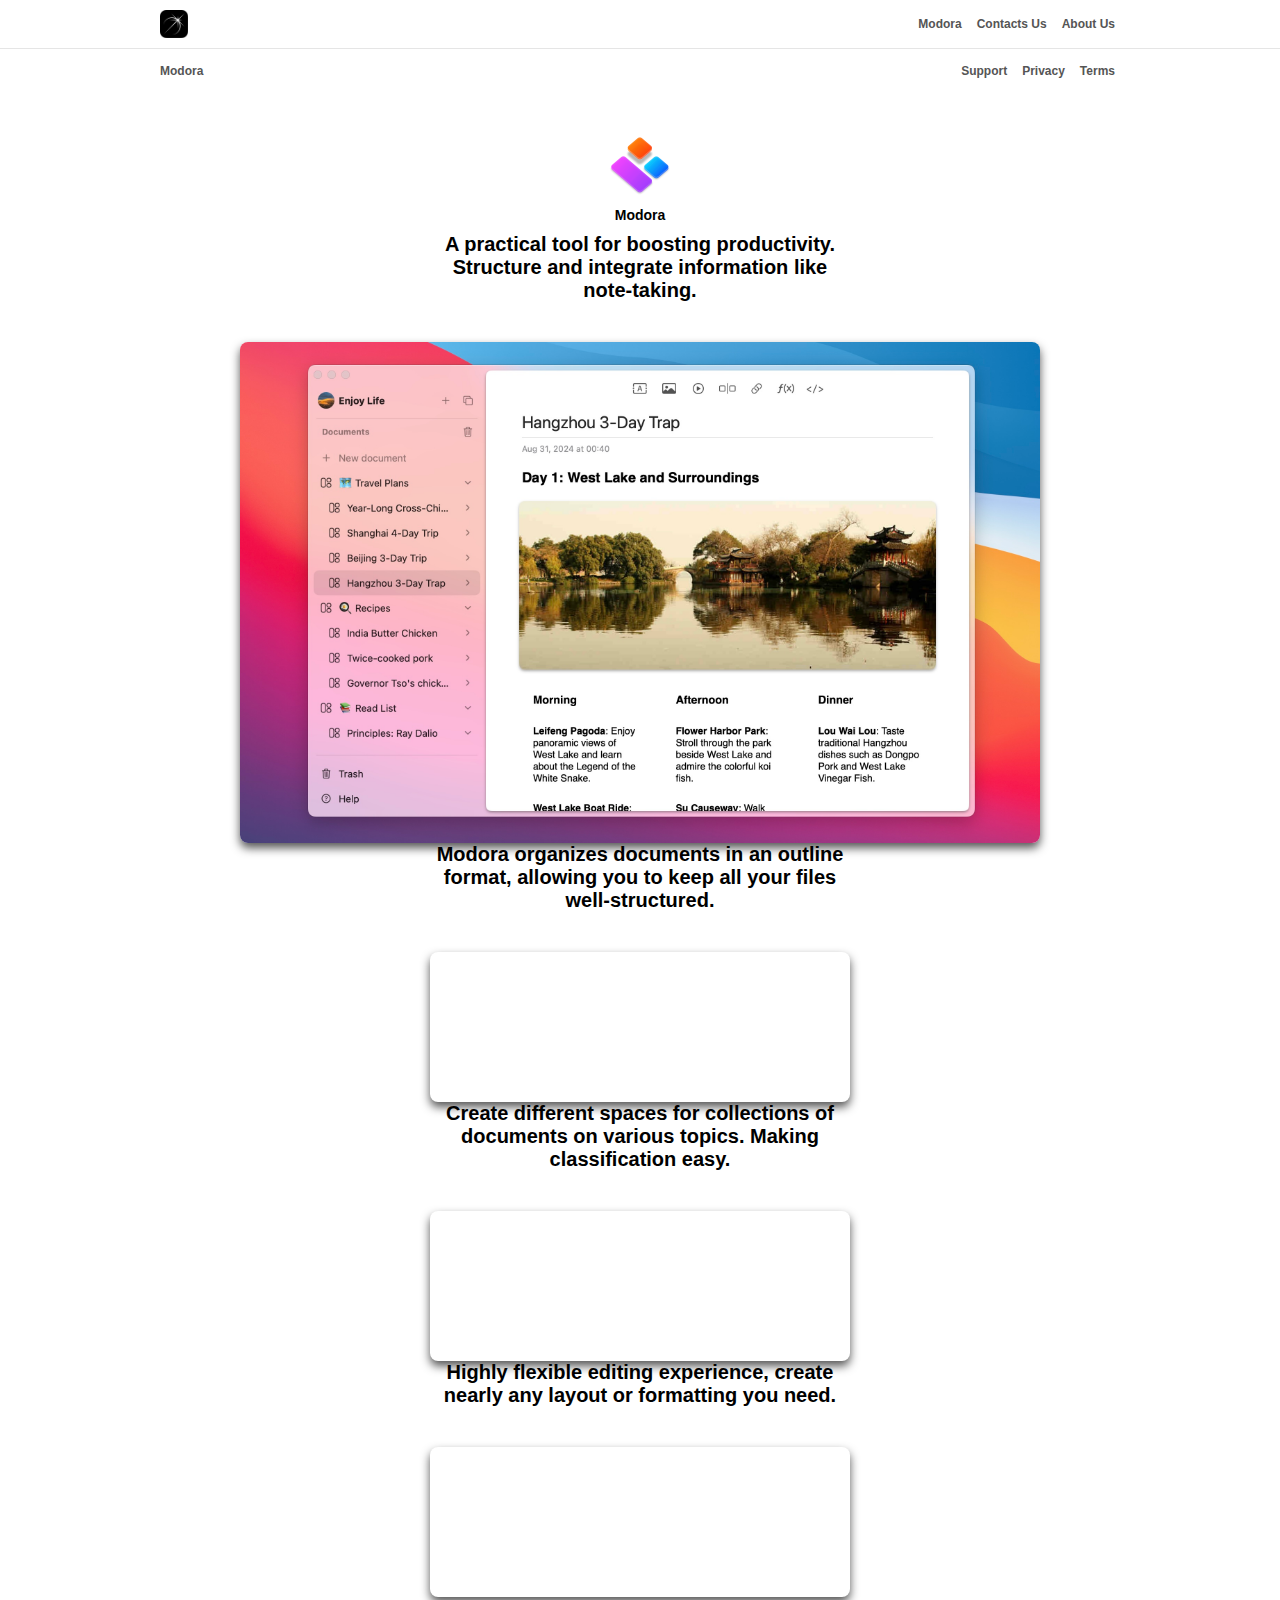
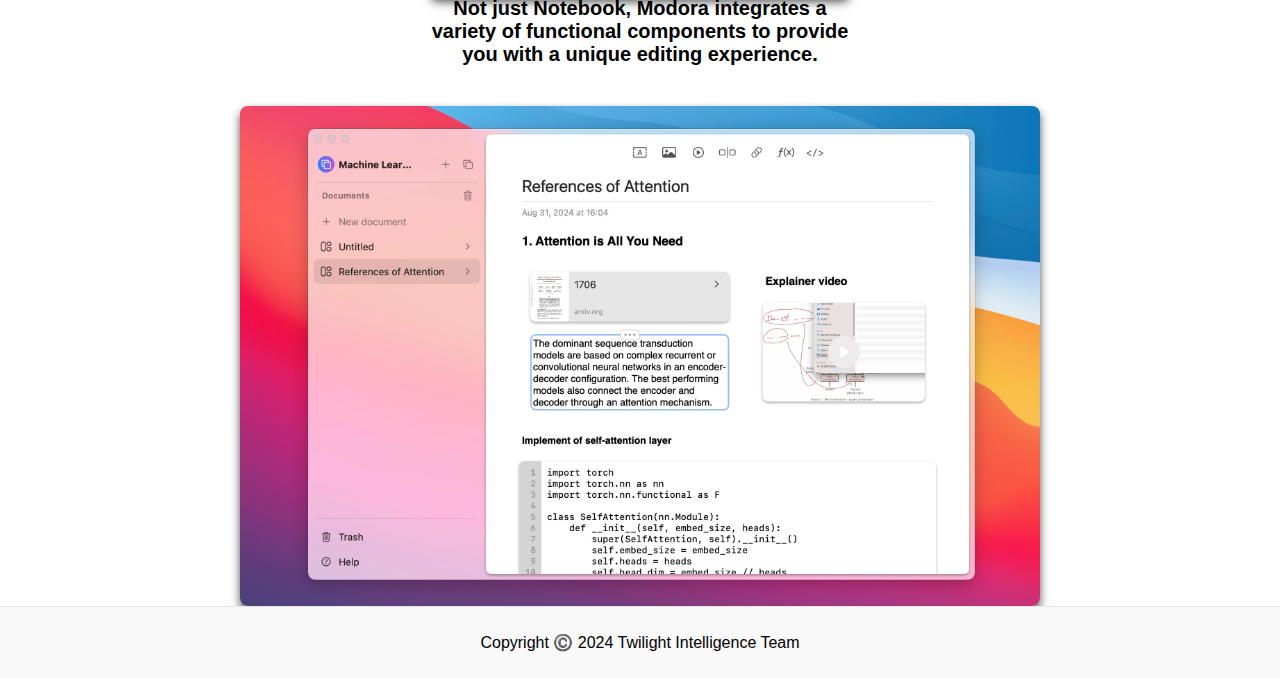
==== modora/index.html @ e063c9ce "Version 1.0" ====
<!DOCTYPE html>
<html lang="zh">

<head>
    <meta charset="UTF-8">
    <meta name="viewport" content="width=device-width, initial-scale=1.0">
    <meta name="description" content="Introduction of Modora" />
    <meta name="author" content="Twilight Intelligence Team">

    <title>Modora</title>
    <link rel="icon" type="image/png" sizes="16x16" href="/public/images/modora-web-icon16.png" />
    <link rel="icon" type="image/png" sizes="32x32" href="/public/images/modora-web-icon32.png" />
    <link rel="apple-touch-icon" href="/public/images/modora-web-icon.png" />
    <link rel="stylesheet" href="/styles/main.css" />

    <style>
        .introduction-container {
            display: flex;
            flex-direction: column;
            align-items: center;
            padding-top: 40px;
        }

        .introduction-container .image {
            margin: 0px;
            width: 64px;
            height: 64px;
        }

        .introduction-container .title {
            margin: 10px;
            font-size: 14px;
            font-weight: bold;
        }

        .feature-container {
            display: flex;
            flex-direction: column;
            align-items: center;
            justify-content: center;
            padding: 0px 80px;
        }

        .feature-container .description {
            width: 100%;
            font-size: 20px;
            font-weight: bold;
            text-align: center;
            padding-bottom: 40px;
            max-width: 420px;
            min-width: 200px;
        }

        .feature-container .image {
            width: 100%;
            height: calc(width / 1.6);
            border-radius: 8px;
            box-shadow: 0px 5px 10px #555;
            
        }

        .feature-container .video {
            width: 100%;
            height: calc(width / 1.6);
            border-radius: 8px;
            box-shadow: 0px 5px 10px #555;
        }
    </style>
</head>

<body>
    <div class="navigation">
        <div class="navigation-container">
            <a class="logo-link" href="/index.html">
                <img class="logo" src="/public/images/twilight-icon-512.png" />
            </a>
            <div class="spacer"></div>
            <a class="link" href="/modora/">Modora</a>
            <a class="link" href="/contacts.html">Contacts Us</a>
            <a class="link" href="/about.html">About Us</a>
        </div>
    </div>

    <div class="divider"></div>

    <div class="navigation">
        <div class="navigation-container">
            <a class="logo-link" href="index.html">Modora</a>
            <div class="spacer"></div>
            <a class="link" href="support.html">Support</a>
            <a class="link" href="privacy.html">Privacy</a>
            <a class="link" href="terms.html">Terms</a>
        </div>
    </div>

    <div class="container">
        <div class="introduction-container">
            <img class="image" src="/public/images/modora-web-icon.png" />
            <p class="title">Modora</p>
        </div>

        <div class="feature-container">
            <div class="description">A practical tool for boosting productivity. Structure and integrate information
                like
                note-taking. </div>
            <image class="image" src="/public/images/introduction-modora.jpg">
        </div>

        <div class="feature-container">
            <div class="description">Modora organizes documents in an outline format, allowing you to keep all your
                files well-structured.</div>
            <video class="video" width="100%">
                <source src="/public/videos/outline-documents.mov">
                Your browser does not support the video tag.
            </video>
        </div>


        <div class="feature-container">
            <div class="description">Create different spaces for collections of documents on
                various topics. Making classification easy.
            </div>
            <video class="video" width="100%" loop muted autoplay>
                <source src="/public/videos/multi-spaces.mov">
                Your browser does not support the video tag.
            </video>
        </div>


        <div class="feature-container">
            <div class="description">Highly flexible editing experience, create nearly
                any layout or formatting you need.</div>
            <video class="video" width="100%" loop muted autoplay>
                <source src="/public/videos/edit-layout.mov">
                Your browser does not support the video tag.
            </video>
        </div>

        <div class="feature-container">
            <div class="description">Not just Notebook, Modora integrates a variety
                of functional components to provide you with a unique editing experience.</div>
            <image class="image" src="/public/images/not-just-note.jpg">
        </div>
    </div>

    <div class="spacer"></div>

    <div class="divider"></div>
    <div class="footer">
        <div class="footer-container">
            <p>Copyright ©️ 2024 Twilight Intelligence Team</p>
        </div>
    </div>
</body>

</html>
---- styles/main.css ----
body {
    margin: 0;
    display: flex; 
    flex-direction: column;
    align-items: center;
    justify-content: center;
    min-height: 100vh;
    background-color: white;
    font-family: Verdana, Geneva, Tahoma, sans-serif;
}

.spacer {
    flex: 1;
}

.divider {
    height: 1px;
    width: 100%;
    background-color: rgb(229, 229, 229);
}

.container {
    display: flex;
    flex-direction: column;
    align-items: center;
    justify-content: center;
    max-width: 1000px;
    min-width: 300px;
    width: 100%;
    box-sizing: border-box;
    padding: 0px 20px;
}

.header {
    display: flex;
    align-items: center;
    justify-content: center;
    width: 100%;
    background-color: rgb(249, 249, 249);
}

.header-container {
    display: flex;
    align-items: center;
    justify-content: center;
    box-sizing: border-box;
    max-width: 1000px;
    min-width: 300px;
    width: 100%;
    width: 100%;
    padding: 20px 20px;
    gap: 5px;
}

.header-container .logo-link {
    display: flex;
    flex-direction: row;
    margin: 0px;
    padding: 0px;
    font-size: 12px;
    font-weight: bold;
    text-decoration: none;
    color: #555;
}

.header-container .logo-link .logo {
    width: 28px;
}

.header-container .link {
    font-size: 12px;
    font-weight: bold;
    color: #555;
    text-decoration: none;
    padding: 5px;
    flex: 0 0 auto;
}


.navigation {
    display: flex;
    align-items: center;
    justify-content: center;
    width: 100%;
    background-color: white;
}

.navigation-container {
    display: flex;
    align-items: center;
    justify-content: center;
    box-sizing: border-box;
    max-width: 1000px;
    min-width: 300px;
    width: 100%;
    width: 100%;
    padding: 10px 20px;
    gap: 5px;
}

.navigation-container .logo-link {
    display: flex;
    flex-direction: row;
    margin: 0px;
    padding: 0px;
    font-size: 12px;
    font-weight: bold;
    text-decoration: none;
    color: #555;
}

.navigation-container .logo-link .logo {
    width: 28px;
}

.navigation-container .link {
    font-size: 12px;
    font-weight: bold;
    color: #555;
    text-decoration: none;
    padding: 5px;
    flex: 0 0 auto;
}

.footer {
    display: flex;
    align-items: center;
    justify-content: center;
    width: 100%;
    background-color: rgb(249, 249, 249);
}

.footer-container {
    display: flex;
    padding: 10px;
    max-width: 1000px;
    min-width: 300px;
    width: 100%;
    align-items: center;
    justify-content: center;
    width: 100%;
}
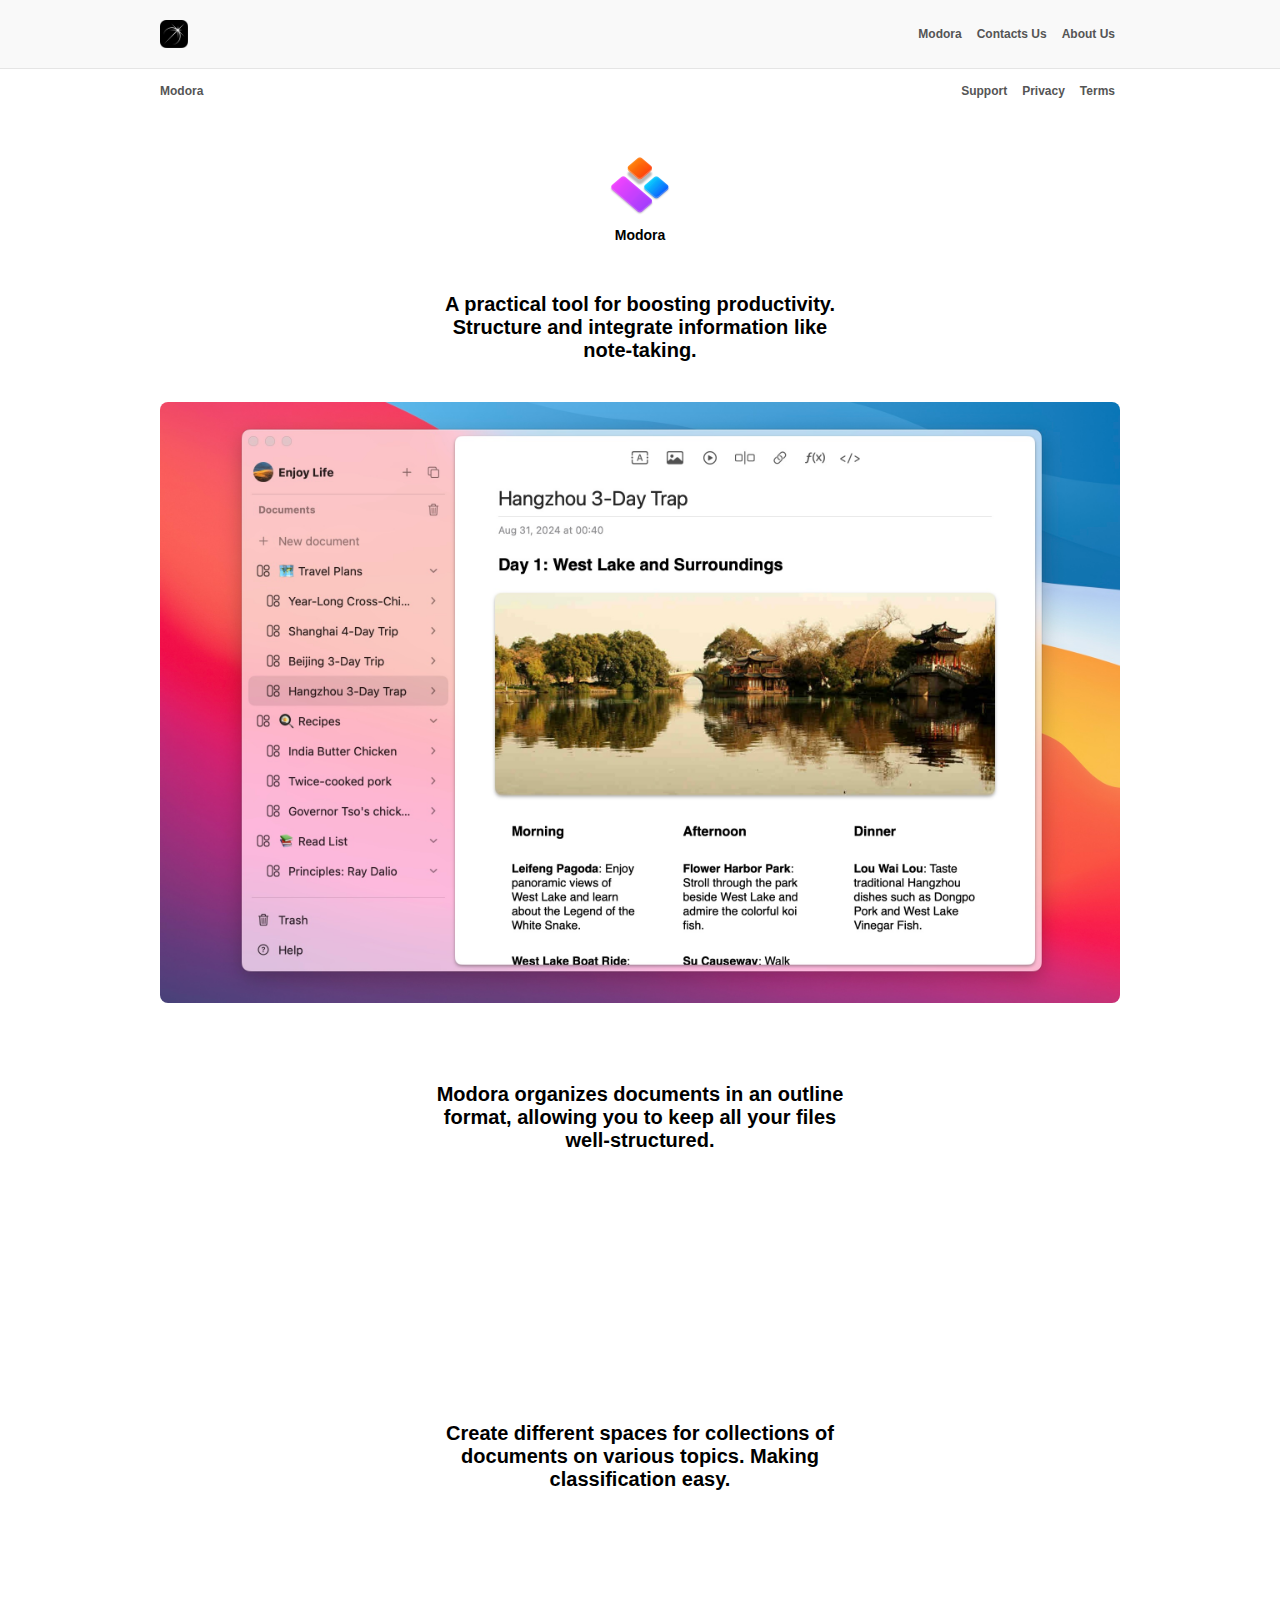
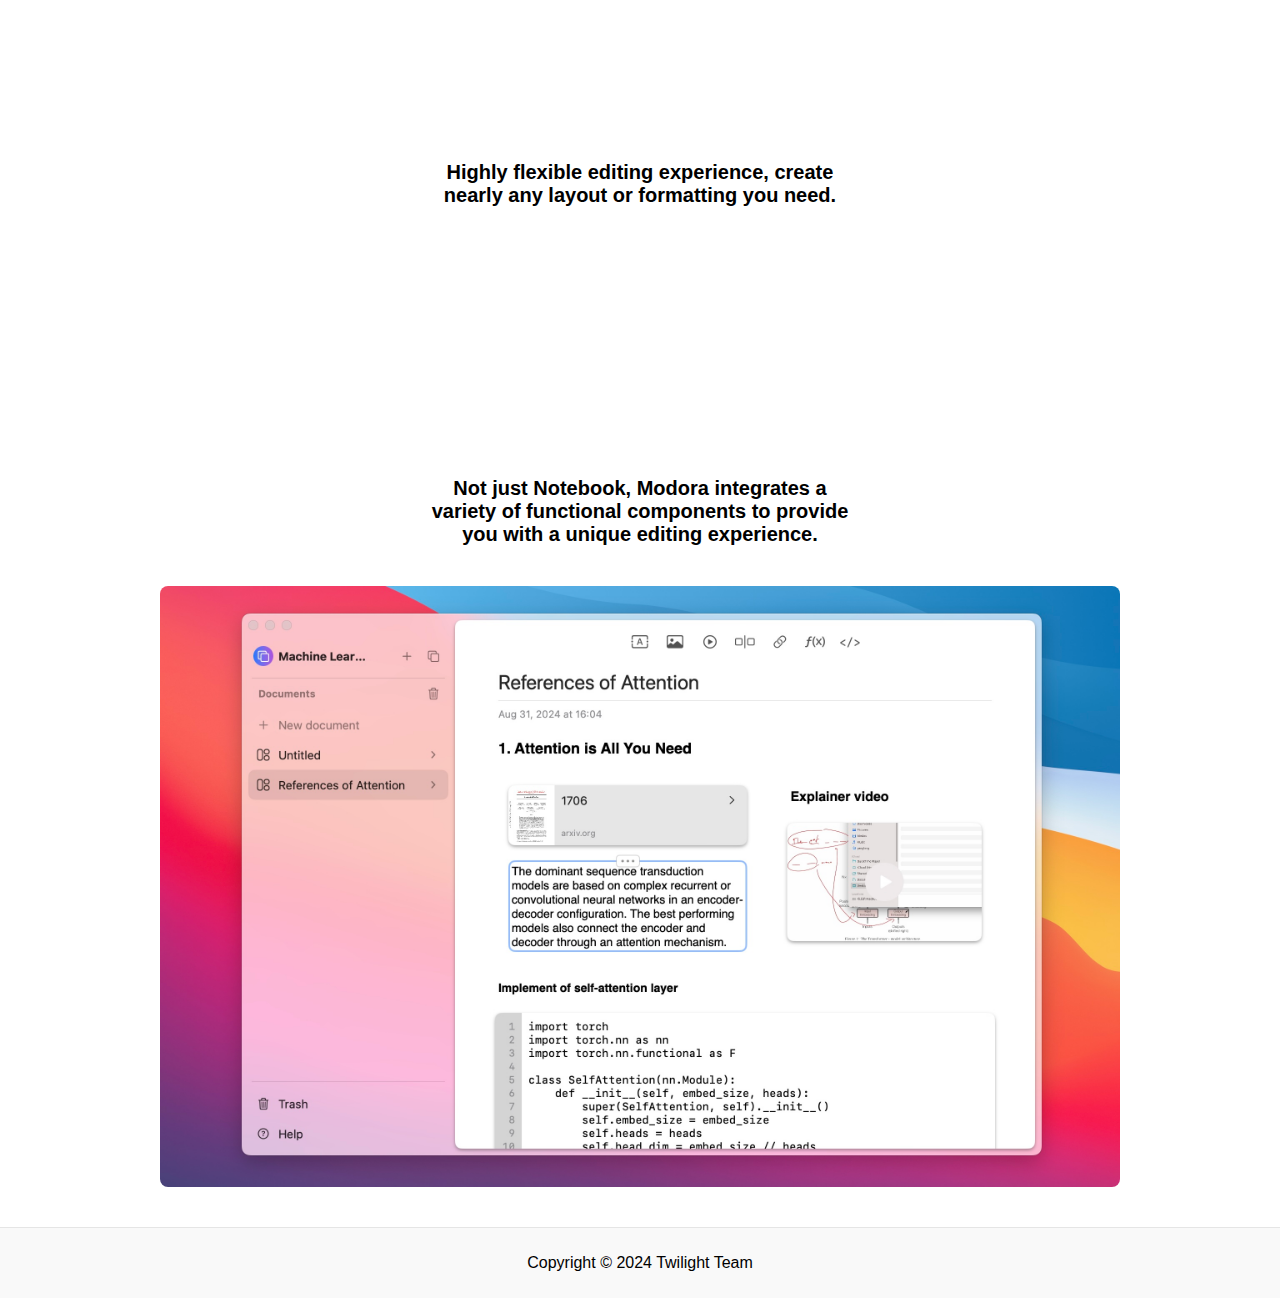
==== commit f98be7c8: "Bug fixed" ====
--- a/modora/index.html
+++ b/modora/index.html
@@ -8,10 +8,10 @@
     <meta name="author" content="Twilight Intelligence Team">
 
     <title>Modora</title>
-    <link rel="icon" type="image/png" sizes="16x16" href="/public/images/modora-web-icon16.png" />
-    <link rel="icon" type="image/png" sizes="32x32" href="/public/images/modora-web-icon32.png" />
-    <link rel="apple-touch-icon" href="/public/images/modora-web-icon.png" />
-    <link rel="stylesheet" href="/styles/main.css" />
+    <link rel="icon" type="image/png" sizes="16x16" href="../public/images/modora-web-icon16.png" />
+    <link rel="icon" type="image/png" sizes="32x32" href="../public/images/modora-web-icon32.png" />
+    <link rel="apple-touch-icon" href="../public/images/modora-web-icon.png" />
+    <link rel="stylesheet" href="../styles/main.css" />
 
     <style>
         .introduction-container {
@@ -38,7 +38,7 @@
             flex-direction: column;
             align-items: center;
             justify-content: center;
-            padding: 0px 80px;
+            padding: 40px 0px;
         }
 
         .feature-container .description {
@@ -55,7 +55,6 @@
             width: 100%;
             height: calc(width / 1.6);
             border-radius: 8px;
-            box-shadow: 0px 5px 10px #555;
             
         }
 
@@ -63,21 +62,20 @@
             width: 100%;
             height: calc(width / 1.6);
             border-radius: 8px;
-            box-shadow: 0px 5px 10px #555;
         }
     </style>
 </head>
 
 <body>
-    <div class="navigation">
-        <div class="navigation-container">
-            <a class="logo-link" href="/index.html">
-                <img class="logo" src="/public/images/twilight-icon-512.png" />
+    <div class="header">
+        <div class="header-container">
+            <a class="logo-link"  href="../index.html">
+                <img class="logo" src="../public/images/twilight-icon-512.png" />
             </a>
             <div class="spacer"></div>
-            <a class="link" href="/modora/">Modora</a>
-            <a class="link" href="/contacts.html">Contacts Us</a>
-            <a class="link" href="/about.html">About Us</a>
+            <a class="link" href="../modora/">Modora</a>
+            <a class="link" href="../contacts.html">Contacts Us</a>
+            <a class="link" href="../about.html">About Us</a>
         </div>
     </div>
 
@@ -95,7 +93,7 @@
 
     <div class="container">
         <div class="introduction-container">
-            <img class="image" src="/public/images/modora-web-icon.png" />
+            <img class="image" src="../public/images/modora-web-icon.png" />
             <p class="title">Modora</p>
         </div>
 
@@ -103,14 +101,14 @@
             <div class="description">A practical tool for boosting productivity. Structure and integrate information
                 like
                 note-taking. </div>
-            <image class="image" src="/public/images/introduction-modora.jpg">
+            <image class="image" src="../public/images/introduction-modora.jpg">
         </div>
 
         <div class="feature-container">
             <div class="description">Modora organizes documents in an outline format, allowing you to keep all your
                 files well-structured.</div>
-            <video class="video" width="100%">
-                <source src="/public/videos/outline-documents.mov">
+            <video class="video" loop muted autoplay>
+                <source src="../public/videos/outline-documents.mov">
                 Your browser does not support the video tag.
             </video>
         </div>
@@ -120,8 +118,8 @@
             <div class="description">Create different spaces for collections of documents on
                 various topics. Making classification easy.
             </div>
-            <video class="video" width="100%" loop muted autoplay>
-                <source src="/public/videos/multi-spaces.mov">
+            <video class="video" loop muted autoplay>
+                <source src="../public/videos/multi-spaces.mov">
                 Your browser does not support the video tag.
             </video>
         </div>
@@ -130,8 +128,8 @@
         <div class="feature-container">
             <div class="description">Highly flexible editing experience, create nearly
                 any layout or formatting you need.</div>
-            <video class="video" width="100%" loop muted autoplay>
-                <source src="/public/videos/edit-layout.mov">
+            <video class="video" loop muted autoplay>
+                <source src="../public/videos/edit-layout.mov">
                 Your browser does not support the video tag.
             </video>
         </div>
@@ -139,7 +137,7 @@
         <div class="feature-container">
             <div class="description">Not just Notebook, Modora integrates a variety
                 of functional components to provide you with a unique editing experience.</div>
-            <image class="image" src="/public/images/not-just-note.jpg">
+            <image class="image" src="../public/images/not-just-note.jpg">
         </div>
     </div>
 
@@ -148,7 +146,9 @@
     <div class="divider"></div>
     <div class="footer">
         <div class="footer-container">
-            <p>Copyright ©️ 2024 Twilight Intelligence Team</p>
+            <div class="spacer"></div>
+            <p>Copyright © 2024 Twilight Team</p>
+            <div class="spacer"></div>
         </div>
     </div>
 </body>
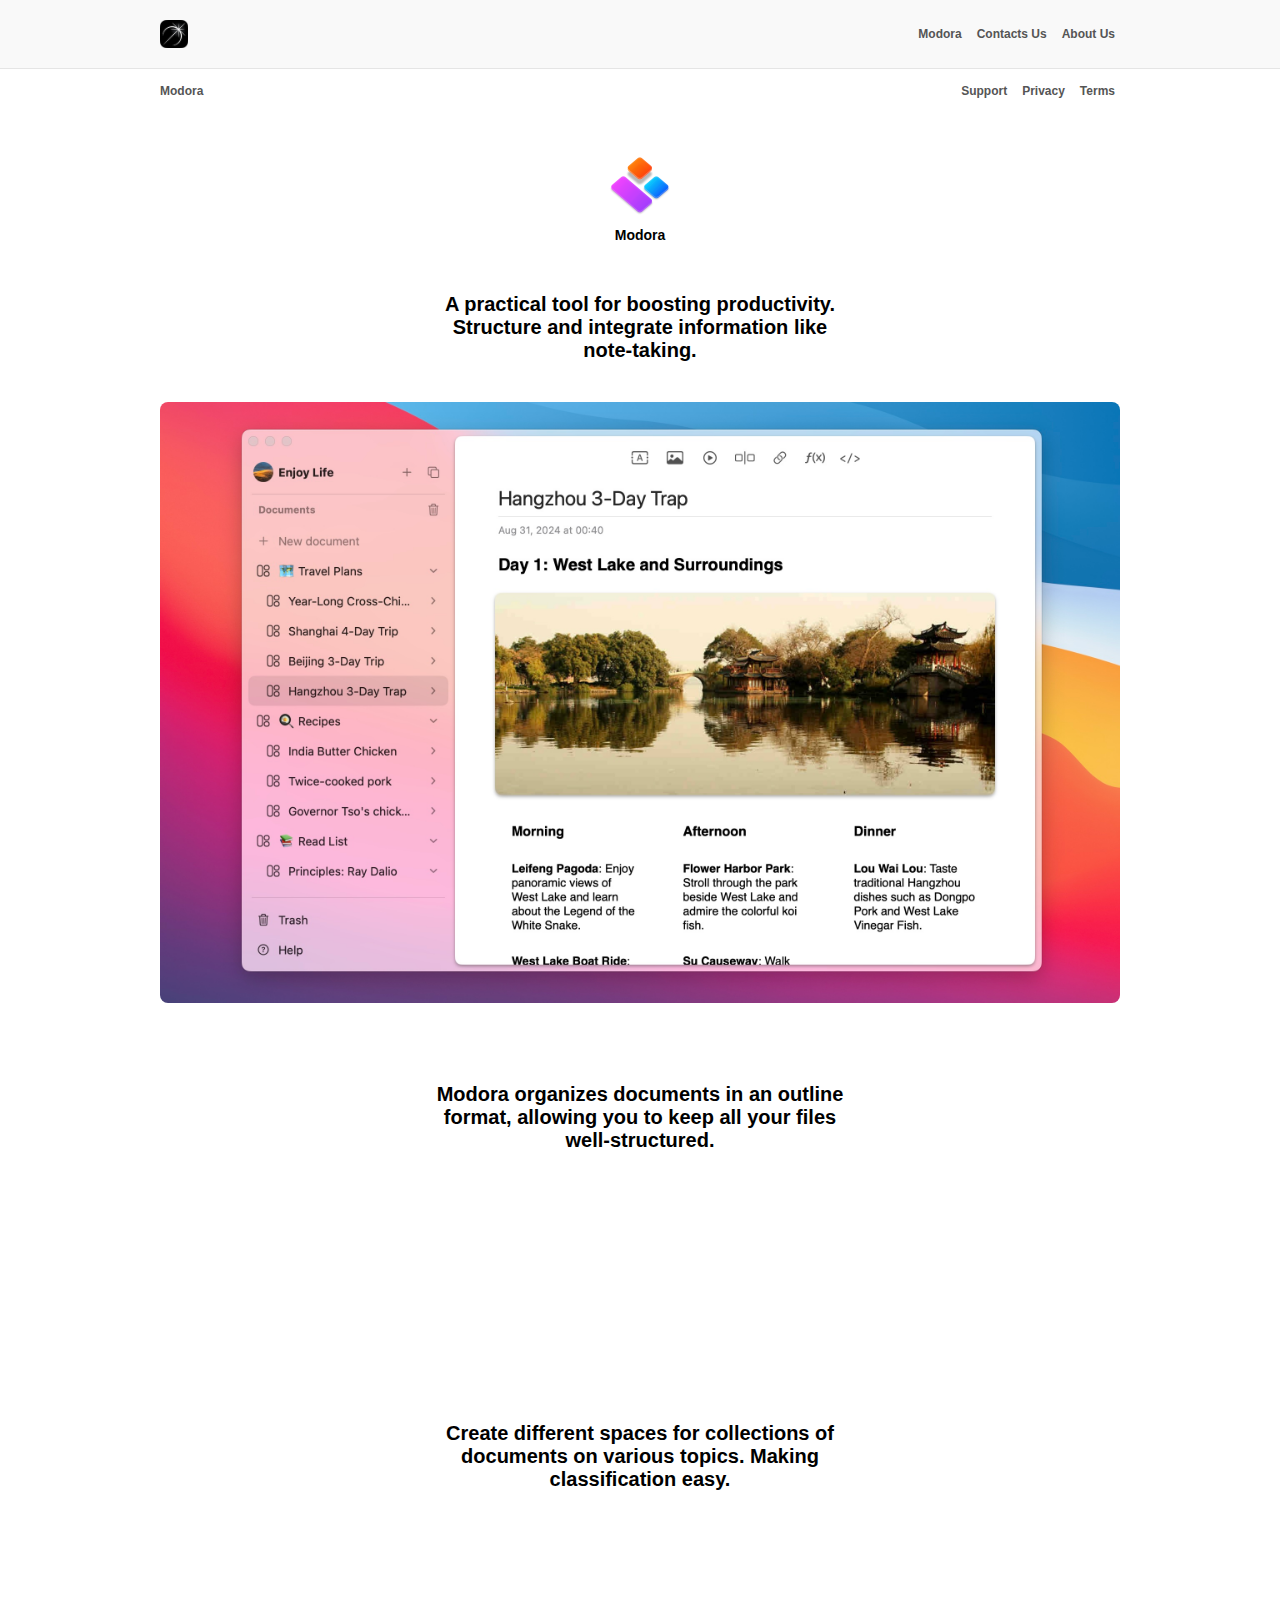
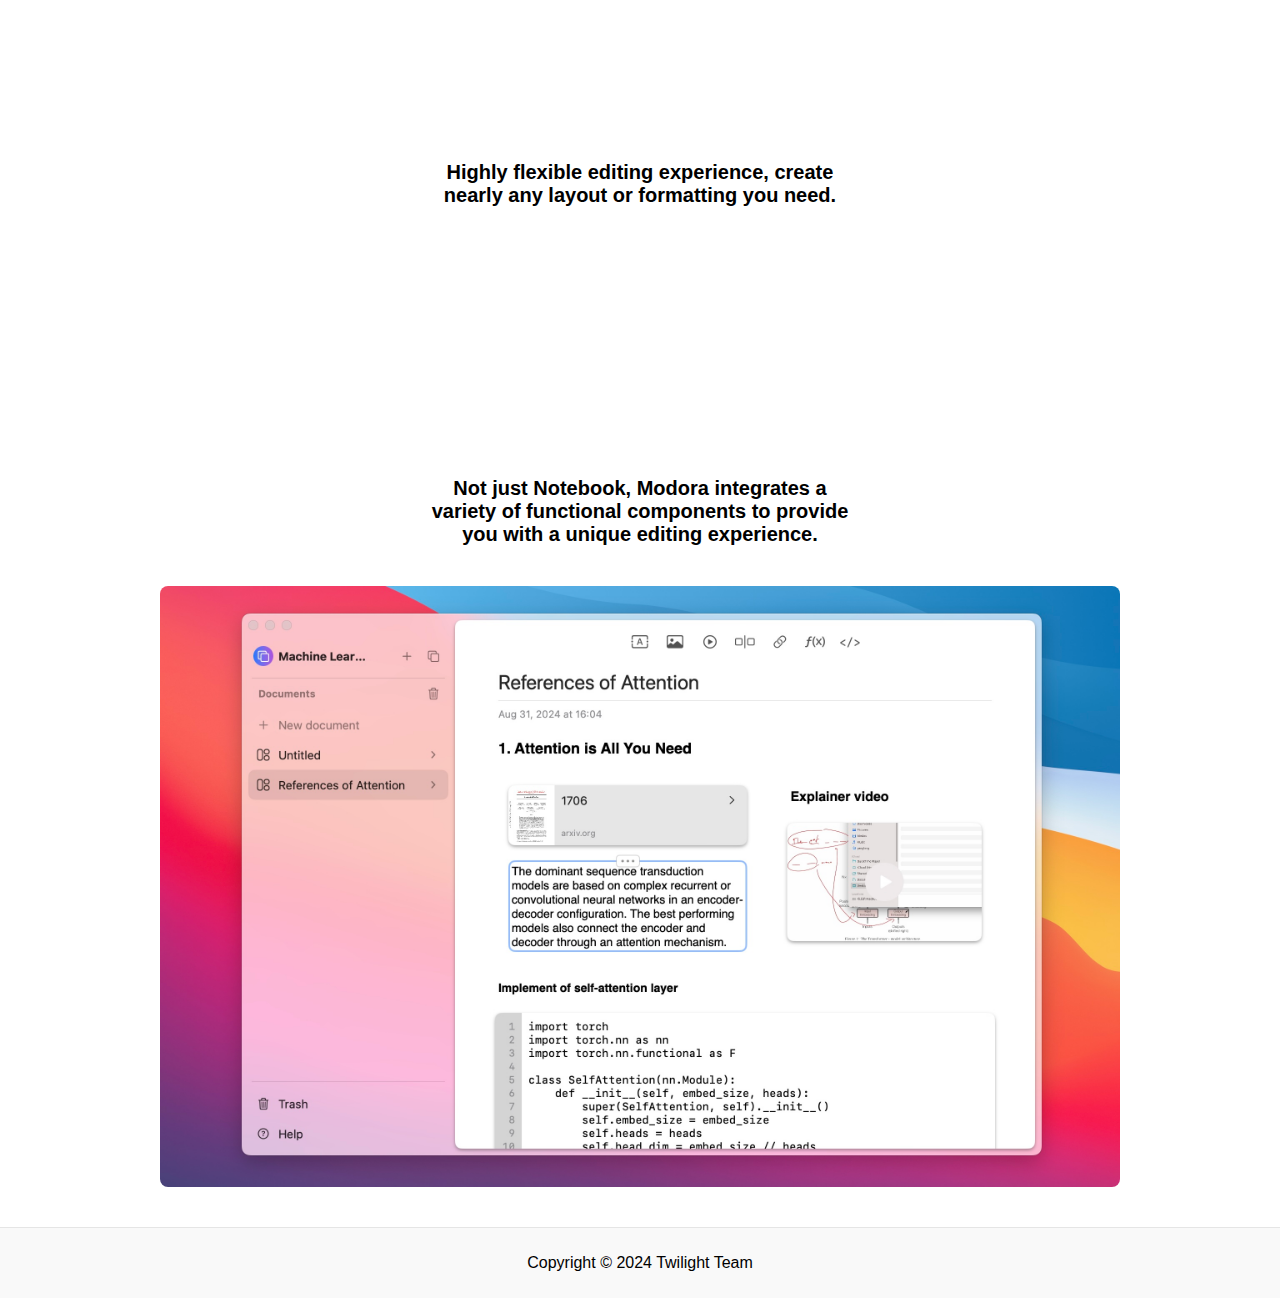
==== commit 2847938e: "update links" ====
--- a/modora/index.html
+++ b/modora/index.html
@@ -6,8 +6,8 @@
     <meta name="viewport" content="width=device-width, initial-scale=1.0">
     <meta name="description" content="Introduction of Modora" />
     <meta name="author" content="Twilight Intelligence Team">
-
     <title>Modora</title>
+    
     <link rel="icon" type="image/png" sizes="16x16" href="../public/images/modora-web-icon16.png" />
     <link rel="icon" type="image/png" sizes="32x32" href="../public/images/modora-web-icon32.png" />
     <link rel="apple-touch-icon" href="../public/images/modora-web-icon.png" />
@@ -70,7 +70,7 @@
     <div class="header">
         <div class="header-container">
             <a class="logo-link"  href="../index.html">
-                <img class="logo" src="../public/images/twilight-icon-512.png" />
+                <img class="logo" src="../public/images/twilight-icon-64.png" />
             </a>
             <div class="spacer"></div>
             <a class="link" href="../modora/">Modora</a>
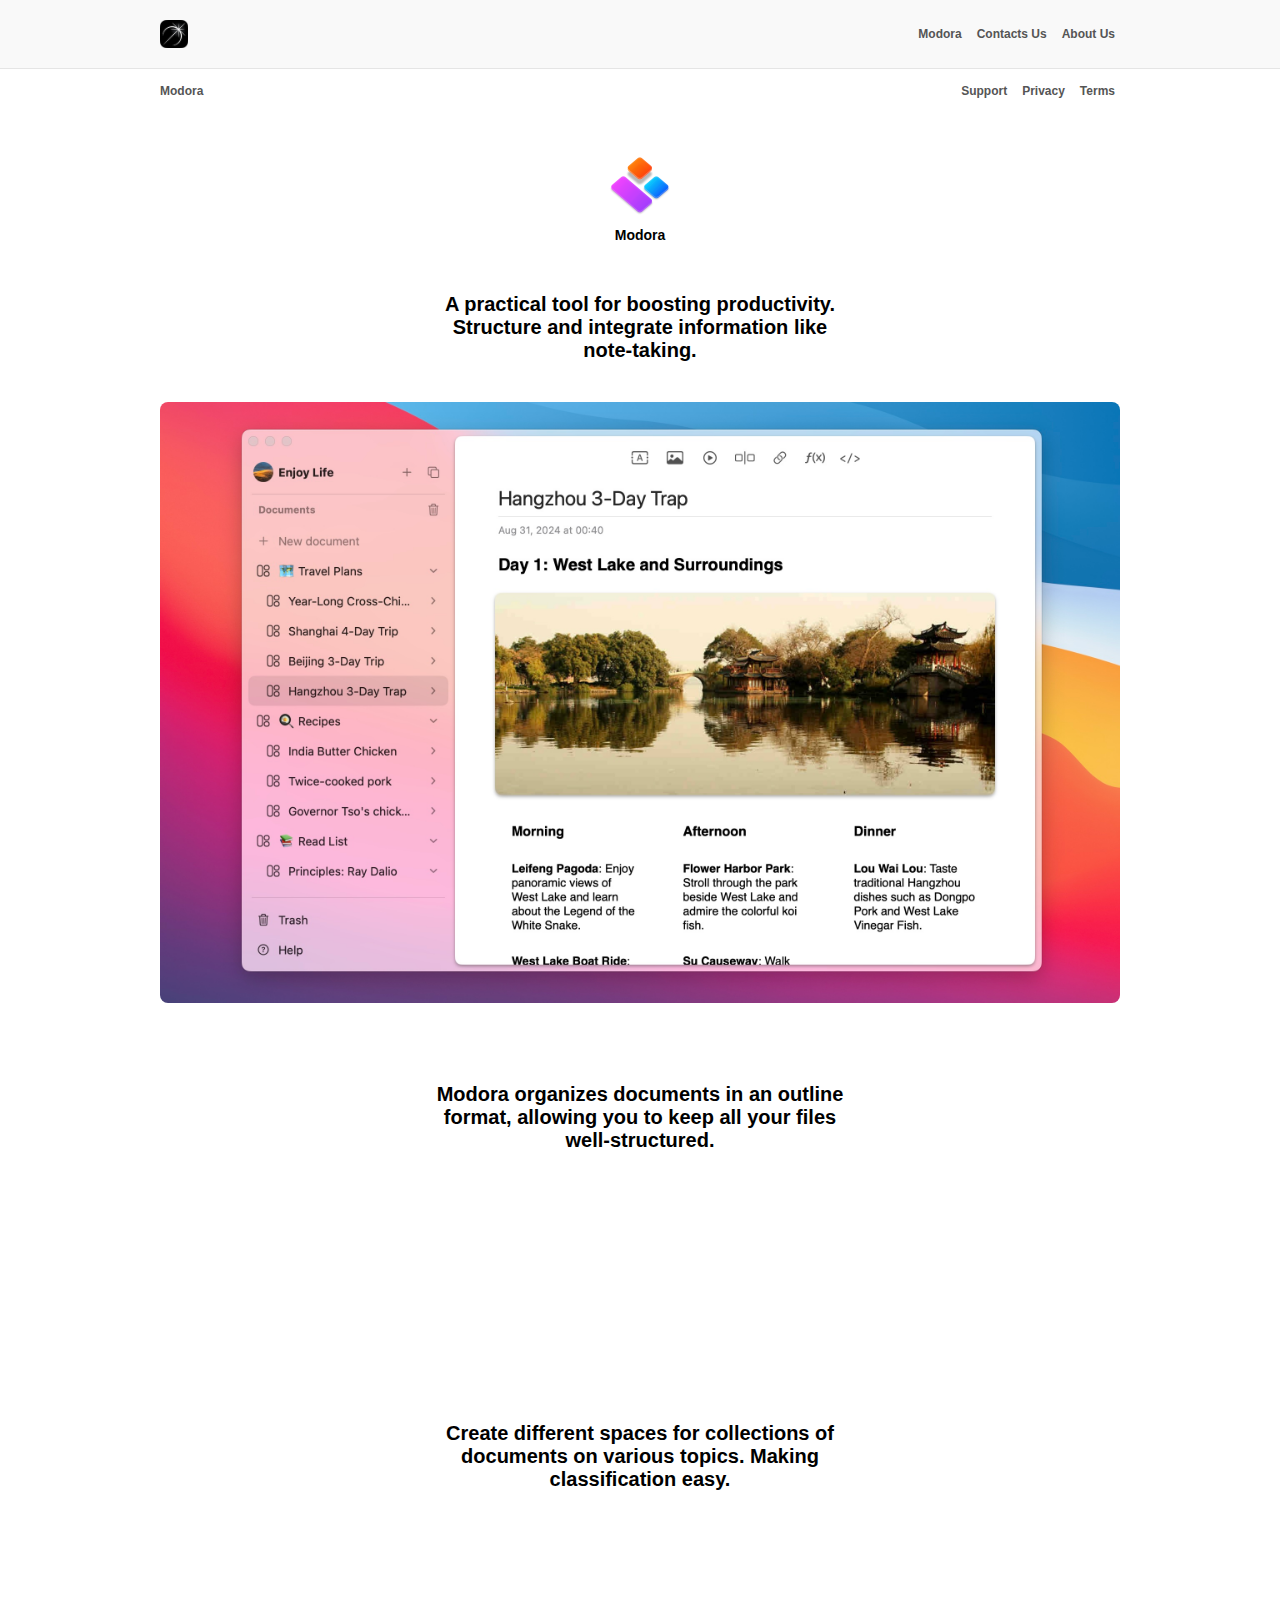
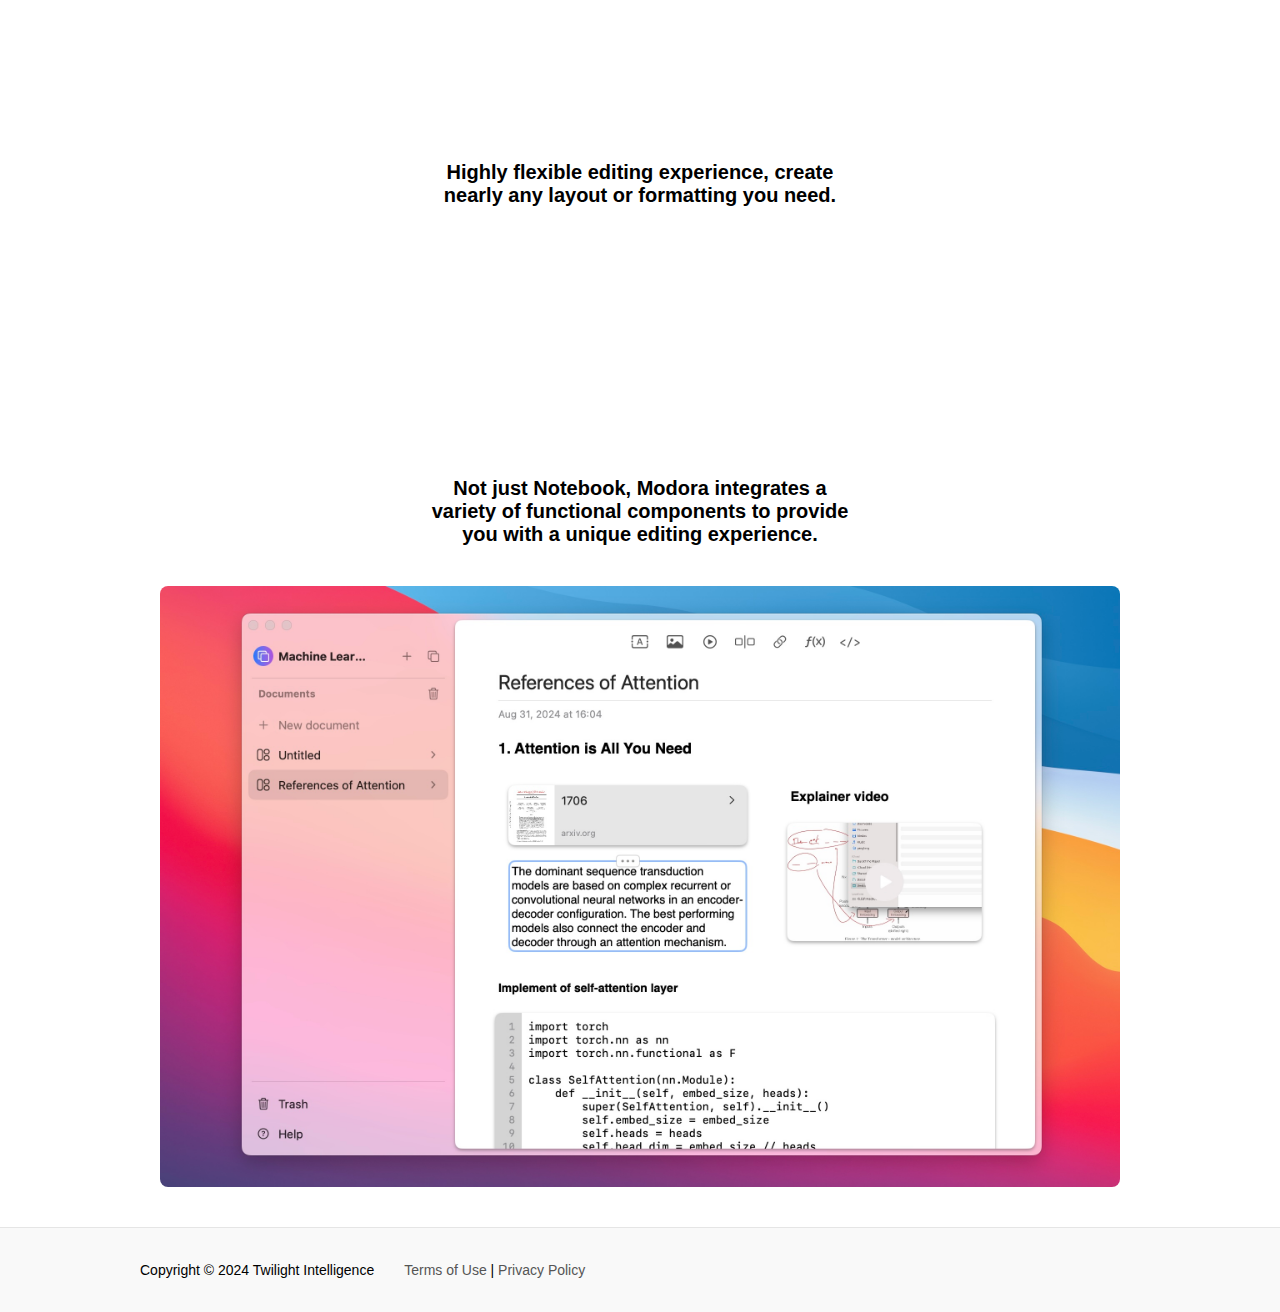
==== commit 29399819: "update privacy policy and terms of use" ====
--- a/modora/index.html
+++ b/modora/index.html
@@ -146,9 +146,10 @@
     <div class="divider"></div>
     <div class="footer">
         <div class="footer-container">
-            <div class="spacer"></div>
-            <p>Copyright © 2024 Twilight Team</p>
-            <div class="spacer"></div>
+            <div class="website-copyright-container">
+                <p>Copyright © 2024 Twilight Intelligence</p> 
+                <p> <a href="../terms.html">Terms of Use</a> | <a href="../privacy.html">Privacy Policy</a> </p>
+            </div>
         </div>
     </div>
 </body>
--- a/styles/main.css
+++ b/styles/main.css
@@ -132,14 +132,29 @@
 
 .footer-container {
     display: flex;
-    padding: 10px;
+    flex-direction: column;
+    padding: 20px;
     max-width: 1000px;
     min-width: 300px;
     width: 100%;
-    align-items: center;
-    justify-content: center;
-    width: 100%;
+    align-items: start;
+    justify-content: start;
 }
 
+.website-copyright-container {
+    display: flex;
+    width: 100%;
+    align-items: start;
+    justify-content: start;
+    gap: 30px;
+}
 
+.website-copyright-container p {
+    font-size: 14px;
+    flex: 0 0 auto;
+}
 
+.website-copyright-container a {
+    color:#555;
+    text-decoration: none;
+}